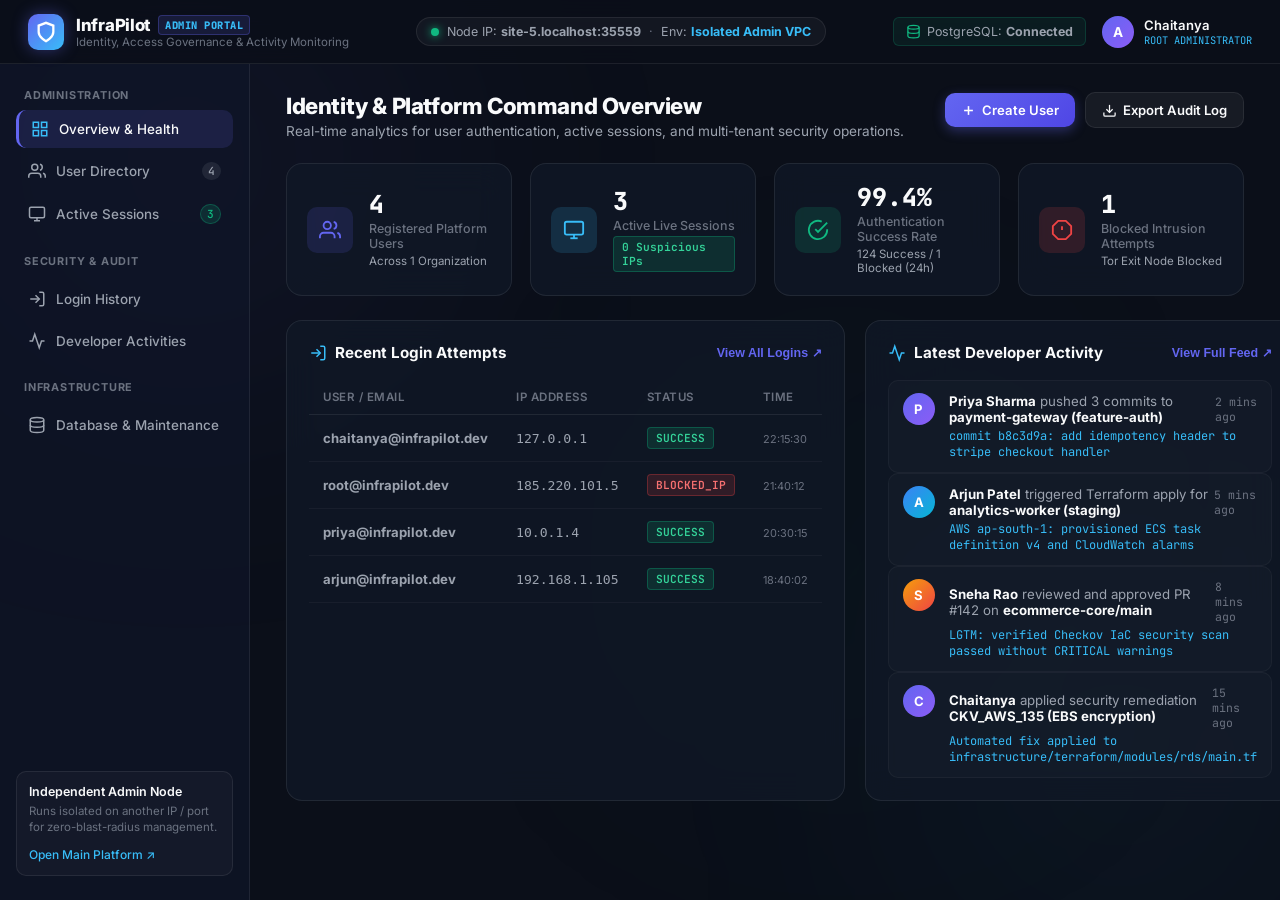
==== admin-portal/index.html @ 41e835dd "feat: add standalone Admin & Operations Portal with user directory, session revocation, login audit " ====
<!DOCTYPE html>
<html lang="en">
<head>
  <meta charset="UTF-8">
  <meta name="viewport" content="width=device-width, initial-scale=1.0">
  <title>InfraPilot Admin — User Records & Security Command Console</title>
  <link rel="stylesheet" href="css/styles.css">
  <link rel="preconnect" href="https://fonts.googleapis.com">
  <link rel="preconnect" href="https://fonts.gstatic.com" crossorigin>
  <link href="https://fonts.googleapis.com/css2?family=Inter:wght@400;500;600;700;800&family=JetBrains+Mono:wght@400;500;600&display=swap" rel="stylesheet">
</head>
<body>

  <!-- Ambient background glow elements -->
  <div class="ambient-orb admin-orb-1"></div>
  <div class="ambient-orb admin-orb-2"></div>
  <div class="ambient-orb admin-orb-3"></div>

  <!-- Main Shell -->
  <div class="admin-shell">

    <!-- Top Admin Header -->
    <header class="admin-header">
      <div class="admin-brand">
        <div class="admin-logo-badge">
          <svg width="22" height="22" viewBox="0 0 24 24" fill="none" stroke="currentColor" stroke-width="2.5"><path d="M12 22s8-4 8-10V5l-8-3-8 3v7c0 6 8 10 8 10z"/></svg>
        </div>
        <div>
          <div class="admin-brand-title">InfraPilot <span class="admin-badge-portal">ADMIN PORTAL</span></div>
          <div class="admin-brand-subtitle">Identity, Access Governance & Activity Monitoring</div>
        </div>
      </div>

      <div class="header-center">
        <div class="server-node-pill">
          <span class="pulse-dot green"></span>
          <span>Node IP: <strong id="server-host-ip">0.0.0.0:8085</strong></span>
          <span class="server-sep">·</span>
          <span>Env: <strong style="color: var(--accent-cyan);">Isolated Admin VPC</strong></span>
        </div>
      </div>

      <div class="header-right">
        <div class="db-status-pill">
          <svg width="15" height="15" viewBox="0 0 24 24" fill="none" stroke="currentColor" stroke-width="2"><ellipse cx="12" cy="5" rx="9" ry="3"/><path d="M21 12c0 1.66-4 3-9 3s-9-1.34-9-3"/><path d="M3 5v14c0 1.66 4 3 9 3s9-1.34 9-3V5"/></svg>
          <span>PostgreSQL: <strong>Connected</strong></span>
        </div>

        <div class="admin-user-pill">
          <div class="admin-avatar">A</div>
          <div class="admin-user-info">
            <span class="admin-name">Chaitanya</span>
            <span class="admin-role">ROOT ADMINISTRATOR</span>
          </div>
        </div>
      </div>
    </header>

    <!-- Admin Layout: Sidebar + Main Area -->
    <div class="admin-body">
      
      <!-- Admin Sidebar -->
      <aside class="admin-sidebar">
        <div class="nav-section-title">ADMINISTRATION</div>
        <nav class="admin-nav">
          <button class="nav-tab active" data-view="overview" onclick="switchAdminTab('overview')">
            <svg width="18" height="18" viewBox="0 0 24 24" fill="none" stroke="currentColor" stroke-width="2"><rect x="3" y="3" width="7" height="7"/><rect x="14" y="3" width="7" height="7"/><rect x="14" y="14" width="7" height="7"/><rect x="3" y="14" width="7" height="7"/></svg>
            <span>Overview & Health</span>
          </button>
          <button class="nav-tab" data-view="users" onclick="switchAdminTab('users')">
            <svg width="18" height="18" viewBox="0 0 24 24" fill="none" stroke="currentColor" stroke-width="2"><path d="M17 21v-2a4 4 0 0 0-4-4H5a4 4 0 0 0-4 4v2"/><circle cx="9" cy="7" r="4"/><path d="M23 21v-2a4 4 0 0 0-3-3.87"/><path d="M16 3.13a4 4 0 0 1 0 7.75"/></svg>
            <span>User Directory</span>
            <span class="nav-counter" id="badge-total-users">4</span>
          </button>
          <button class="nav-tab" data-view="sessions" onclick="switchAdminTab('sessions')">
            <svg width="18" height="18" viewBox="0 0 24 24" fill="none" stroke="currentColor" stroke-width="2"><rect x="2" y="3" width="20" height="14" rx="2" ry="2"/><line x1="8" y1="21" x2="16" y2="21"/><line x1="12" y1="17" x2="12" y2="21"/></svg>
            <span>Active Sessions</span>
            <span class="nav-counter live" id="badge-live-sessions">3</span>
          </button>

          <div class="nav-section-title">SECURITY & AUDIT</div>
          <button class="nav-tab" data-view="logins" onclick="switchAdminTab('logins')">
            <svg width="18" height="18" viewBox="0 0 24 24" fill="none" stroke="currentColor" stroke-width="2"><path d="M15 3h4a2 2 0 0 1 2 2v14a2 2 0 0 1-2 2h-4"/><polyline points="10 17 15 12 10 7"/><line x1="15" y1="12" x2="3" y2="12"/></svg>
            <span>Login History</span>
          </button>
          <button class="nav-tab" data-view="activities" onclick="switchAdminTab('activities')">
            <svg width="18" height="18" viewBox="0 0 24 24" fill="none" stroke="currentColor" stroke-width="2"><polyline points="22 12 18 12 15 21 9 3 6 12 2 12"/></svg>
            <span>Developer Activities</span>
          </button>

          <div class="nav-section-title">INFRASTRUCTURE</div>
          <button class="nav-tab" data-view="database" onclick="switchAdminTab('database')">
            <svg width="18" height="18" viewBox="0 0 24 24" fill="none" stroke="currentColor" stroke-width="2"><ellipse cx="12" cy="5" rx="9" ry="3"/><path d="M21 12c0 1.66-4 3-9 3s-9-1.34-9-3"/><path d="M3 5v14c0 1.66 4 3 9 3s9-1.34 9-3V5"/></svg>
            <span>Database & Maintenance</span>
          </button>
        </nav>

        <div class="sidebar-footer">
          <div class="sf-card">
            <div class="sf-title">Independent Admin Node</div>
            <div class="sf-desc">Runs isolated on another IP / port for zero-blast-radius management.</div>
            <a href="http://localhost:8080/" target="_blank" class="sf-link">Open Main Platform ↗</a>
          </div>
        </div>
      </aside>

      <!-- Main Admin Content Area -->
      <main class="admin-main">

        <!-- ============================================== -->
        <!-- VIEW 1: OVERVIEW & HEALTH                      -->
        <!-- ============================================== -->
        <section id="view-overview" class="admin-view active-view">
          <div class="view-head">
            <div>
              <h2>Identity & Platform Command Overview</h2>
              <p>Real-time analytics for user authentication, active sessions, and multi-tenant security operations.</p>
            </div>
            <div class="head-actions">
              <button class="btn btn-primary" onclick="openNewUserModal()">
                <svg width="15" height="15" viewBox="0 0 24 24" fill="none" stroke="currentColor" stroke-width="2.5"><line x1="12" y1="5" x2="12" y2="19"/><line x1="5" y1="12" x2="19" y2="12"/></svg>
                Create User
              </button>
              <button class="btn btn-secondary" onclick="exportAdminData('json')">
                <svg width="15" height="15" viewBox="0 0 24 24" fill="none" stroke="currentColor" stroke-width="2"><path d="M21 15v4a2 2 0 0 1-2 2H5a2 2 0 0 1-2-2v-4"/><polyline points="7 10 12 15 17 10"/><line x1="12" y1="15" x2="12" y2="3"/></svg>
                Export Audit Log
              </button>
            </div>
          </div>

          <!-- Top Stats Row -->
          <div class="stat-grid">
            <div class="stat-card">
              <div class="stat-icon icon-indigo">
                <svg width="22" height="22" viewBox="0 0 24 24" fill="none" stroke="currentColor" stroke-width="2"><path d="M17 21v-2a4 4 0 0 0-4-4H5a4 4 0 0 0-4 4v2"/><circle cx="9" cy="7" r="4"/><path d="M23 21v-2a4 4 0 0 0-3-3.87"/><path d="M16 3.13a4 4 0 0 1 0 7.75"/></svg>
              </div>
              <div class="stat-content">
                <div class="stat-val" id="stat-total-users">4</div>
                <div class="stat-lbl">Registered Platform Users</div>
                <div class="stat-sub">Across 1 Organization</div>
              </div>
            </div>

            <div class="stat-card">
              <div class="stat-icon icon-cyan">
                <svg width="22" height="22" viewBox="0 0 24 24" fill="none" stroke="currentColor" stroke-width="2"><rect x="2" y="3" width="20" height="14" rx="2" ry="2"/><line x1="8" y1="21" x2="16" y2="21"/><line x1="12" y1="17" x2="12" y2="21"/></svg>
              </div>
              <div class="stat-content">
                <div class="stat-val" id="stat-live-sessions">3</div>
                <div class="stat-lbl">Active Live Sessions</div>
                <div class="stat-sub"><span class="badge badge-success">0 Suspicious IPs</span></div>
              </div>
            </div>

            <div class="stat-card">
              <div class="stat-icon icon-emerald">
                <svg width="22" height="22" viewBox="0 0 24 24" fill="none" stroke="currentColor" stroke-width="2"><path d="M22 11.08V12a10 10 0 1 1-5.93-9.14"/><polyline points="22 4 12 14.01 9 11.01"/></svg>
              </div>
              <div class="stat-content">
                <div class="stat-val">99.4%</div>
                <div class="stat-lbl">Authentication Success Rate</div>
                <div class="stat-sub">124 Success / 1 Blocked (24h)</div>
              </div>
            </div>

            <div class="stat-card">
              <div class="stat-icon icon-rose">
                <svg width="22" height="22" viewBox="0 0 24 24" fill="none" stroke="currentColor" stroke-width="2"><polygon points="7.86 2 16.14 2 22 7.86 22 16.14 16.14 22 7.86 22 2 16.14 2 7.86 7.86 2"/><line x1="12" y1="8" x2="12" y2="12"/><line x1="12" y1="16" x2="12.01" y2="16"/></svg>
              </div>
              <div class="stat-content">
                <div class="stat-val" id="stat-blocked-logins">1</div>
                <div class="stat-lbl">Blocked Intrusion Attempts</div>
                <div class="stat-sub">Tor Exit Node Blocked</div>
              </div>
            </div>
          </div>

          <!-- Overview Grids: Recent Logins & Live Activities -->
          <div class="two-col-grid">
            <div class="panel-card">
              <div class="panel-header">
                <div class="panel-title">
                  <svg width="18" height="18" viewBox="0 0 24 24" fill="none" stroke="currentColor" stroke-width="2"><path d="M15 3h4a2 2 0 0 1 2 2v14a2 2 0 0 1-2 2h-4"/><polyline points="10 17 15 12 10 7"/><line x1="15" y1="12" x2="3" y2="12"/></svg>
                  <span>Recent Login Attempts</span>
                </div>
                <button class="panel-link" onclick="switchAdminTab('logins')">View All Logins ↗</button>
              </div>
              <div class="mini-table-wrap">
                <table class="admin-table">
                  <thead>
                    <tr>
                      <th>User / Email</th>
                      <th>IP Address</th>
                      <th>Status</th>
                      <th>Time</th>
                    </tr>
                  </thead>
                  <tbody id="overview-logins-tbody">
                    <!-- Populated dynamically -->
                  </tbody>
                </table>
              </div>
            </div>

            <div class="panel-card">
              <div class="panel-header">
                <div class="panel-title">
                  <svg width="18" height="18" viewBox="0 0 24 24" fill="none" stroke="currentColor" stroke-width="2"><polyline points="22 12 18 12 15 21 9 3 6 12 2 12"/></svg>
                  <span>Latest Developer Activity</span>
                </div>
                <button class="panel-link" onclick="switchAdminTab('activities')">View Full Feed ↗</button>
              </div>
              <div class="mini-feed-wrap" id="overview-activities-feed">
                <!-- Populated dynamically -->
              </div>
            </div>
          </div>
        </section>

        <!-- ============================================== -->
        <!-- VIEW 2: USER DIRECTORY                         -->
        <!-- ============================================== -->
        <section id="view-users" class="admin-view">
          <div class="view-head">
            <div>
              <h2>User Directory & Access Control</h2>
              <p>Manage platform developers, DevOps engineers, and administrators with role-based policies.</p>
            </div>
            <div class="head-actions">
              <button class="btn btn-primary" onclick="openNewUserModal()">
                <svg width="15" height="15" viewBox="0 0 24 24" fill="none" stroke="currentColor" stroke-width="2.5"><line x1="12" y1="5" x2="12" y2="19"/><line x1="5" y1="12" x2="19" y2="12"/></svg>
                Add New User
              </button>
            </div>
          </div>

          <div class="panel-card">
            <div class="table-toolbar">
              <div class="search-input-wrap">
                <svg width="16" height="16" viewBox="0 0 24 24" fill="none" stroke="currentColor" stroke-width="2"><circle cx="11" cy="11" r="8"/><line x1="21" y1="21" x2="16.65" y2="16.65"/></svg>
                <input type="text" id="user-search-input" placeholder="Search by name, email, or role…" oninput="filterUserTable(this.value)" />
              </div>
              <div class="filter-pills">
                <button class="pill-btn active" onclick="setUserRoleFilter('ALL')">All Roles</button>
                <button class="pill-btn" onclick="setUserRoleFilter('ADMIN')">Admins</button>
                <button class="pill-btn" onclick="setUserRoleFilter('DEVOPS')">DevOps</button>
                <button class="pill-btn" onclick="setUserRoleFilter('DEVELOPER')">Developers</button>
              </div>
            </div>

            <div class="table-responsive">
              <table class="admin-table">
                <thead>
                  <tr>
                    <th>User</th>
                    <th>Email</th>
                    <th>Role</th>
                    <th>MFA Status</th>
                    <th>Account Status</th>
                    <th>Last Active</th>
                    <th>Actions</th>
                  </tr>
                </thead>
                <tbody id="users-table-tbody">
                  <!-- Populated by JS -->
                </tbody>
              </table>
            </div>
          </div>
        </section>

        <!-- ============================================== -->
        <!-- VIEW 3: ACTIVE SESSIONS                        -->
        <!-- ============================================== -->
        <section id="view-sessions" class="admin-view">
          <div class="view-head">
            <div>
              <h2>Active User Sessions & Tokens</h2>
              <p>Real-time session monitoring across desktop, CLI, and web tokens with 1-click revocation.</p>
            </div>
            <div class="head-actions">
              <button class="btn btn-danger" onclick="revokeAllSessions()">
                <svg width="15" height="15" viewBox="0 0 24 24" fill="none" stroke="currentColor" stroke-width="2"><path d="M18 6L6 18"/><path d="M6 6l12 12"/></svg>
                Terminate All Other Sessions
              </button>
            </div>
          </div>

          <div class="panel-card">
            <div class="table-responsive">
              <table class="admin-table">
                <thead>
                  <tr>
                    <th>User</th>
                    <th>Session ID</th>
                    <th>IP Address</th>
                    <th>Browser / Platform</th>
                    <th>Login Time</th>
                    <th>Expires In</th>
                    <th>Status</th>
                    <th>Action</th>
                  </tr>
                </thead>
                <tbody id="sessions-table-tbody">
                  <!-- Populated by JS -->
                </tbody>
              </table>
            </div>
          </div>
        </section>

        <!-- ============================================== -->
        <!-- VIEW 4: LOGIN AUDIT HISTORY                    -->
        <!-- ============================================== -->
        <section id="view-logins" class="admin-view">
          <div class="view-head">
            <div>
              <h2>Authentication Audit History</h2>
              <p>Complete historical timeline of logins, MFA challenges, failed attempts, and blocked IPs.</p>
            </div>
            <div class="head-actions">
              <button class="btn btn-secondary" onclick="exportAdminData('csv')">
                <svg width="15" height="15" viewBox="0 0 24 24" fill="none" stroke="currentColor" stroke-width="2"><path d="M14 2H6a2 2 0 0 0-2 2v16a2 2 0 0 0 2 2h12a2 2 0 0 0 2-2V8z"/><polyline points="14 2 14 8 20 8"/></svg>
                Export CSV
              </button>
            </div>
          </div>

          <div class="panel-card">
            <div class="table-toolbar">
              <div class="search-input-wrap">
                <svg width="16" height="16" viewBox="0 0 24 24" fill="none" stroke="currentColor" stroke-width="2"><circle cx="11" cy="11" r="8"/><line x1="21" y1="21" x2="16.65" y2="16.65"/></svg>
                <input type="text" id="login-search-input" placeholder="Filter by email, IP address, or reason…" oninput="filterLoginTable(this.value)" />
              </div>
              <div class="filter-pills">
                <button class="pill-btn active" onclick="setLoginStatusFilter('ALL')">All Logs</button>
                <button class="pill-btn" onclick="setLoginStatusFilter('SUCCESS')">Successful</button>
                <button class="pill-btn" onclick="setLoginStatusFilter('FAILED')">Blocked / Failed</button>
              </div>
            </div>

            <div class="table-responsive">
              <table class="admin-table">
                <thead>
                  <tr>
                    <th>Timestamp</th>
                    <th>User / Attempted Account</th>
                    <th>IP Address & Location</th>
                    <th>Client Agent</th>
                    <th>Status</th>
                    <th>Security Details</th>
                  </tr>
                </thead>
                <tbody id="logins-table-tbody">
                  <!-- Populated by JS -->
                </tbody>
              </table>
            </div>
          </div>
        </section>

        <!-- ============================================== -->
        <!-- VIEW 5: DEVELOPER ACTIVITIES                   -->
        <!-- ============================================== -->
        <section id="view-activities" class="admin-view">
          <div class="view-head">
            <div>
              <h2>Developer Activity Stream & Audit</h2>
              <p>Chronological trace of developer actions across git commits, pull requests, and cloud deployments.</p>
            </div>
          </div>

          <div class="panel-card">
            <div class="activities-timeline" id="full-activities-timeline">
              <!-- Populated by JS -->
            </div>
          </div>
        </section>

        <!-- ============================================== -->
        <!-- VIEW 6: DATABASE & MAINTENANCE                 -->
        <!-- ============================================== -->
        <section id="view-database" class="admin-view">
          <div class="view-head">
            <div>
              <h2>Database Architecture & Maintenance Panel</h2>
              <p>Operational health metrics, table row counts, and maintenance utilities for PostgreSQL and Redis.</p>
            </div>
            <div class="head-actions">
              <button class="btn btn-secondary" onclick="runMaintenanceAction('vacuum')">
                <svg width="15" height="15" viewBox="0 0 24 24" fill="none" stroke="currentColor" stroke-width="2"><polyline points="23 4 23 10 17 10"/><path d="M20.49 15a9 9 0 1 1-2.12-9.36L23 10"/></svg>
                Run VACUUM ANALYZE
              </button>
              <button class="btn btn-secondary" onclick="runMaintenanceAction('prune')">
                <svg width="15" height="15" viewBox="0 0 24 24" fill="none" stroke="currentColor" stroke-width="2"><polyline points="3 6 5 6 21 6"/><path d="M19 6v14a2 2 0 0 1-2 2H7a2 2 0 0 1-2-2V6m3 0V4a2 2 0 0 1 2-2h4a2 2 0 0 1 2 2v2"/></svg>
                Prune Expired Sessions
              </button>
            </div>
          </div>

          <!-- Database Stats Cards -->
          <div class="stat-grid">
            <div class="stat-card">
              <div class="stat-icon icon-indigo">
                <svg width="22" height="22" viewBox="0 0 24 24" fill="none" stroke="currentColor" stroke-width="2"><ellipse cx="12" cy="5" rx="9" ry="3"/><path d="M21 12c0 1.66-4 3-9 3s-9-1.34-9-3"/><path d="M3 5v14c0 1.66 4 3 9 3s9-1.34 9-3V5"/></svg>
              </div>
              <div class="stat-content">
                <div class="stat-val">PostgreSQL 15</div>
                <div class="stat-lbl">Primary Storage Engine</div>
                <div class="stat-sub">Port 5432 · db: infrapilot</div>
              </div>
            </div>

            <div class="stat-card">
              <div class="stat-icon icon-rose">
                <svg width="22" height="22" viewBox="0 0 24 24" fill="none" stroke="currentColor" stroke-width="2"><polygon points="12 2 2 7 12 12 22 7 12 2"/><polyline points="2 17 12 22 22 17"/><polyline points="2 12 12 17 22 12"/></svg>
              </div>
              <div class="stat-content">
                <div class="stat-val">Redis 7-Alpine</div>
                <div class="stat-lbl">Cache & Live Pub/Sub</div>
                <div class="stat-sub">Port 6379 · Active Cache</div>
              </div>
            </div>

            <div class="stat-card">
              <div class="stat-icon icon-emerald">
                <svg width="22" height="22" viewBox="0 0 24 24" fill="none" stroke="currentColor" stroke-width="2"><path d="M22 12h-4l-3 9L9 3l-3 9H2"/></svg>
              </div>
              <div class="stat-content">
                <div class="stat-val">12 ms</div>
                <div class="stat-lbl">Average Query Latency</div>
                <div class="stat-sub">Pool: 8 Active / 20 Max</div>
              </div>
            </div>

            <div class="stat-card">
              <div class="stat-icon icon-cyan">
                <svg width="22" height="22" viewBox="0 0 24 24" fill="none" stroke="currentColor" stroke-width="2"><path d="M12 22s8-4 8-10V5l-8-3-8 3v7c0 6 8 10 8 10z"/></svg>
              </div>
              <div class="stat-content">
                <div class="stat-val">Flyway V2</div>
                <div class="stat-lbl">Schema Migration Status</div>
                <div class="stat-sub">Row-Level Security Enabled</div>
              </div>
            </div>
          </div>

          <!-- Table Size Breakdown & Maintenance Log -->
          <div class="two-col-grid">
            <div class="panel-card">
              <div class="panel-header">
                <div class="panel-title">
                  <svg width="18" height="18" viewBox="0 0 24 24" fill="none" stroke="currentColor" stroke-width="2"><path d="M3 3h18v18H3zM3 9h18M3 15h18M9 3v18M15 3v18"/></svg>
                  <span>Database Tables & Record Metrics</span>
                </div>
              </div>
              <table class="admin-table">
                <thead>
                  <tr>
                    <th>Table Name</th>
                    <th>Row Count</th>
                    <th>Indexes</th>
                    <th>RLS Status</th>
                  </tr>
                </thead>
                <tbody>
                  <tr>
                    <td><code>users</code></td>
                    <td><strong>4</strong></td>
                    <td><code>idx_users_org_id</code></td>
                    <td><span class="badge badge-success">ACTIVE</span></td>
                  </tr>
                  <tr>
                    <td><code>user_sessions</code></td>
                    <td><strong>3</strong></td>
                    <td><code>idx_user_sessions_token</code></td>
                    <td><span class="badge badge-success">ACTIVE</span></td>
                  </tr>
                  <tr>
                    <td><code>login_history</code></td>
                    <td><strong>28</strong></td>
                    <td><code>idx_login_history_user</code></td>
                    <td><span class="badge badge-neutral">AUDIT ONLY</span></td>
                  </tr>
                  <tr>
                    <td><code>developer_activities</code></td>
                    <td><strong>142</strong></td>
                    <td><code>idx_dev_activities_org</code></td>
                    <td><span class="badge badge-success">ACTIVE</span></td>
                  </tr>
                  <tr>
                    <td><code>repository_security_scans</code></td>
                    <td><strong>12</strong></td>
                    <td><code>idx_security_scans_repo</code></td>
                    <td><span class="badge badge-success">ACTIVE</span></td>
                  </tr>
                </tbody>
              </table>
            </div>

            <div class="panel-card">
              <div class="panel-header">
                <div class="panel-title">
                  <svg width="18" height="18" viewBox="0 0 24 24" fill="none" stroke="currentColor" stroke-width="2"><path d="M14 2H6a2 2 0 0 0-2 2v16a2 2 0 0 0 2 2h12a2 2 0 0 0 2-2V8z"/><polyline points="14 2 14 8 20 8"/></svg>
                  <span>Maintenance Event Log</span>
                </div>
              </div>
              <div class="maint-log" id="maint-log-container">
                <div class="maint-entry"><span class="maint-time">22:45:00</span> <span class="maint-text">System initialized schema Flyway V2__auth_activity_schema.sql.</span></div>
                <div class="maint-entry"><span class="maint-time">22:46:12</span> <span class="maint-text">PostgreSQL autovacuum worker completed pass on <code>users</code> table.</span></div>
                <div class="maint-entry"><span class="maint-time">22:47:30</span> <span class="maint-text">Redis key expiry cleared 1 expired session cache key.</span></div>
              </div>
            </div>
          </div>
        </section>

      </main>
    </div>
  </div>

  <!-- Modal: Create New User -->
  <div class="modal-overlay" id="new-user-modal">
    <div class="modal-box">
      <div class="modal-header">
        <h3 style="font-size: 1.15rem; color: var(--text-main);">Create New Platform User</h3>
        <button class="modal-close-btn" onclick="closeNewUserModal()">✕</button>
      </div>
      <form id="create-user-form" onsubmit="handleCreateUser(event)">
        <div class="form-group">
          <label>Full Name</label>
          <input type="text" id="nu-name" class="form-control" placeholder="e.g. Rahul Verma" required />
        </div>
        <div class="form-group">
          <label>Email Address</label>
          <input type="email" id="nu-email" class="form-control" placeholder="e.g. rahul@infrapilot.dev" required />
        </div>
        <div class="form-group">
          <label>Platform Role</label>
          <select id="nu-role" class="form-control">
            <option value="DEVELOPER">Developer (Deploy to Dev/Staging)</option>
            <option value="DEVOPS">DevOps Engineer (Approve Prod Deploys)</option>
            <option value="ADMIN">Administrator (Full Access & User Governance)</option>
            <option value="VIEWER">Viewer (Read-only)</option>
          </select>
        </div>
        <div class="form-group">
          <label>Initial Temporary Password</label>
          <input type="password" id="nu-password" class="form-control" value="WelcomeInfra2026!" required />
        </div>
        <div class="modal-actions">
          <button type="button" class="btn btn-secondary" onclick="closeNewUserModal()">Cancel</button>
          <button type="submit" class="btn btn-primary">Create User Account</button>
        </div>
      </form>
    </div>
  </div>

  <!-- Toast Notification Container -->
  <div class="toast-container" id="toast-container"></div>

  <script src="js/app.js"></script>
</body>
</html>
---- admin-portal/css/styles.css ----
/* ==============================================================================
   InfraPilot Admin & Operations Console — Theme & Design System
   ============================================================================== */

:root {
  --bg-base: #0B0F19;
  --bg-surface: #111827;
  --bg-card: rgba(17, 24, 39, 0.75);
  --bg-elevated: #1F2937;
  
  --border-color: rgba(255, 255, 255, 0.08);
  --border-focus: rgba(99, 102, 241, 0.5);

  --accent-indigo: #6366F1;
  --accent-cyan: #38BDF8;
  --accent-emerald: #10B981;
  --accent-amber: #F59E0B;
  --accent-rose: #EF4444;

  --text-main: #F9FAFB;
  --text-muted: #9CA3AF;
  --text-dim: #6B7280;

  --font-family: 'Inter', -apple-system, BlinkMacSystemFont, "Segoe UI", Roboto, sans-serif;
  --font-mono: 'JetBrains Mono', monospace;

  --radius-sm: 6px;
  --radius-md: 10px;
  --radius-lg: 16px;
  --radius-xl: 24px;
}

* {
  margin: 0;
  padding: 0;
  box-sizing: border-box;
}

body {
  font-family: var(--font-family);
  background-color: var(--bg-base);
  color: var(--text-main);
  min-height: 100vh;
  overflow-x: hidden;
  position: relative;
  -webkit-font-smoothing: antialiased;
}

/* Ambient floating glow orbs */
.ambient-orb {
  position: fixed;
  border-radius: 50%;
  filter: blur(140px);
  pointer-events: none;
  z-index: 0;
}

.admin-orb-1 {
  width: 500px; height: 500px;
  background: radial-gradient(circle, rgba(99, 102, 241, 0.18) 0%, transparent 70%);
  top: -10%; left: -5%;
}

.admin-orb-2 {
  width: 450px; height: 450px;
  background: radial-gradient(circle, rgba(56, 189, 248, 0.14) 0%, transparent 70%);
  bottom: -10%; right: -5%;
}

.admin-orb-3 {
  width: 400px; height: 400px;
  background: radial-gradient(circle, rgba(16, 185, 129, 0.1) 0%, transparent 70%);
  top: 40%; left: 50%;
}

/* Shell Layout */
.admin-shell {
  position: relative;
  z-index: 1;
  display: flex;
  flex-direction: column;
  min-height: 100vh;
}

/* Top Header */
.admin-header {
  height: 64px;
  background: rgba(11, 15, 25, 0.85);
  backdrop-filter: blur(20px);
  -webkit-backdrop-filter: blur(20px);
  border-bottom: 1px solid var(--border-color);
  display: flex;
  align-items: center;
  justify-content: space-between;
  padding: 0 28px;
  position: sticky;
  top: 0;
  z-index: 50;
}

.admin-brand {
  display: flex;
  align-items: center;
  gap: 12px;
}

.admin-logo-badge {
  width: 36px;
  height: 36px;
  border-radius: var(--radius-md);
  background: linear-gradient(135deg, #6366F1, #38BDF8);
  display: flex;
  align-items: center;
  justify-content: center;
  color: #FFF;
  box-shadow: 0 0 16px rgba(99, 102, 241, 0.4);
}

.admin-brand-title {
  font-size: 1.05rem;
  font-weight: 800;
  letter-spacing: -0.3px;
  color: var(--text-main);
  display: flex;
  align-items: center;
  gap: 8px;
}

.admin-badge-portal {
  font-size: 0.65rem;
  font-family: var(--font-mono);
  background: rgba(99, 102, 241, 0.15);
  color: var(--accent-cyan);
  border: 1px solid rgba(99, 102, 241, 0.3);
  padding: 2px 6px;
  border-radius: 4px;
  letter-spacing: 0.5px;
}

.admin-brand-subtitle {
  font-size: 0.72rem;
  color: var(--text-dim);
}

.server-node-pill {
  display: flex;
  align-items: center;
  gap: 8px;
  background: rgba(255, 255, 255, 0.04);
  border: 1px solid var(--border-color);
  padding: 6px 14px;
  border-radius: 20px;
  font-size: 0.78rem;
  color: var(--text-muted);
}

.server-sep { color: var(--text-dim); }

.pulse-dot {
  width: 8px;
  height: 8px;
  border-radius: 50%;
  display: inline-block;
}
.pulse-dot.green {
  background: var(--accent-emerald);
  box-shadow: 0 0 8px var(--accent-emerald);
  animation: pulseGreen 2s infinite;
}

@keyframes pulseGreen {
  0% { transform: scale(0.95); opacity: 0.8; }
  50% { transform: scale(1.15); opacity: 1; }
  100% { transform: scale(0.95); opacity: 0.8; }
}

.header-right {
  display: flex;
  align-items: center;
  gap: 16px;
}

.db-status-pill {
  display: flex;
  align-items: center;
  gap: 6px;
  font-size: 0.78rem;
  color: var(--text-muted);
  background: rgba(16, 185, 129, 0.08);
  border: 1px solid rgba(16, 185, 129, 0.2);
  padding: 6px 12px;
  border-radius: var(--radius-sm);
}
.db-status-pill svg { color: var(--accent-emerald); }

.admin-user-pill {
  display: flex;
  align-items: center;
  gap: 10px;
}

.admin-avatar {
  width: 32px;
  height: 32px;
  border-radius: 50%;
  background: linear-gradient(135deg, #6366F1, #8B5CF6);
  display: flex;
  align-items: center;
  justify-content: center;
  font-weight: 700;
  font-size: 0.85rem;
  color: #FFF;
}

.admin-user-info {
  display: flex;
  flex-direction: column;
}

.admin-name {
  font-size: 0.82rem;
  font-weight: 600;
  color: var(--text-main);
}

.admin-role {
  font-size: 0.65rem;
  font-family: var(--font-mono);
  color: var(--accent-cyan);
}

/* Admin Body & Sidebar */
.admin-body {
  display: flex;
  flex: 1;
}

.admin-sidebar {
  width: 250px;
  background: rgba(15, 23, 42, 0.6);
  border-right: 1px solid var(--border-color);
  padding: 24px 16px;
  display: flex;
  flex-direction: column;
  flex-shrink: 0;
}

.nav-section-title {
  font-size: 0.68rem;
  font-weight: 700;
  letter-spacing: 0.8px;
  color: var(--text-dim);
  margin: 16px 8px 8px;
}
.nav-section-title:first-child { margin-top: 0; }

.admin-nav {
  display: flex;
  flex-direction: column;
  gap: 4px;
}

.nav-tab {
  display: flex;
  align-items: center;
  gap: 10px;
  width: 100%;
  padding: 10px 12px;
  border-radius: var(--radius-md);
  border: none;
  background: transparent;
  color: var(--text-muted);
  font-family: var(--font-family);
  font-size: 0.84rem;
  font-weight: 500;
  cursor: pointer;
  transition: all 0.2s;
  text-align: left;
}

.nav-tab:hover {
  background: rgba(255, 255, 255, 0.04);
  color: var(--text-main);
}

.nav-tab.active {
  background: rgba(99, 102, 241, 0.15);
  color: var(--text-main);
  border-left: 3px solid var(--accent-indigo);
}
.nav-tab.active svg { color: var(--accent-cyan); }

.nav-counter {
  margin-left: auto;
  font-size: 0.7rem;
  font-family: var(--font-mono);
  background: rgba(255, 255, 255, 0.08);
  padding: 2px 6px;
  border-radius: 10px;
  color: var(--text-muted);
}
.nav-counter.live {
  background: rgba(16, 185, 129, 0.15);
  color: var(--accent-emerald);
  border: 1px solid rgba(16, 185, 129, 0.3);
}

.sidebar-footer {
  margin-top: auto;
  padding-top: 20px;
}

.sf-card {
  background: rgba(255, 255, 255, 0.03);
  border: 1px solid var(--border-color);
  border-radius: var(--radius-md);
  padding: 12px;
}

.sf-title {
  font-size: 0.78rem;
  font-weight: 600;
  color: var(--text-main);
  margin-bottom: 4px;
}

.sf-desc {
  font-size: 0.72rem;
  color: var(--text-dim);
  line-height: 1.4;
  margin-bottom: 8px;
}

.sf-link {
  font-size: 0.75rem;
  color: var(--accent-cyan);
  text-decoration: none;
  font-weight: 500;
}
.sf-link:hover { text-decoration: underline; }

/* Main Content Area */
.admin-main {
  flex: 1;
  padding: 28px 36px 40px;
  overflow-y: auto;
}

.admin-view {
  display: none;
  animation: viewFadeIn 0.3s ease-out;
}
.admin-view.active-view {
  display: block;
}

@keyframes viewFadeIn {
  from { opacity: 0; transform: translateY(8px); }
  to { opacity: 1; transform: translateY(0); }
}

.view-head {
  display: flex;
  align-items: flex-start;
  justify-content: space-between;
  margin-bottom: 24px;
  flex-wrap: wrap;
  gap: 16px;
}

.view-head h2 {
  font-size: 1.4rem;
  font-weight: 800;
  letter-spacing: -0.4px;
  color: var(--text-main);
  margin-bottom: 4px;
}

.view-head p {
  font-size: 0.85rem;
  color: var(--text-muted);
}

.head-actions {
  display: flex;
  align-items: center;
  gap: 10px;
}

/* Buttons */
.btn {
  padding: 9px 16px;
  border-radius: var(--radius-md);
  font-family: var(--font-family);
  font-size: 0.82rem;
  font-weight: 600;
  cursor: pointer;
  transition: all 0.2s;
  display: inline-flex;
  align-items: center;
  gap: 6px;
  border: none;
  text-decoration: none;
}

.btn-primary {
  background: linear-gradient(135deg, #6366F1, #4F46E5);
  color: #FFF;
  box-shadow: 0 4px 12px rgba(99, 102, 241, 0.35);
}
.btn-primary:hover {
  box-shadow: 0 6px 18px rgba(99, 102, 241, 0.5);
  transform: translateY(-1px);
}

.btn-secondary {
  background: rgba(255, 255, 255, 0.05);
  color: var(--text-main);
  border: 1px solid var(--border-color);
}
.btn-secondary:hover {
  background: rgba(255, 255, 255, 0.09);
}

.btn-danger {
  background: rgba(239, 68, 68, 0.15);
  color: #FCA5A5;
  border: 1px solid rgba(239, 68, 68, 0.3);
}
.btn-danger:hover {
  background: rgba(239, 68, 68, 0.25);
  color: #FFF;
}

/* Stat Grid */
.stat-grid {
  display: grid;
  grid-template-columns: repeat(auto-fit, minmax(220px, 1fr));
  gap: 18px;
  margin-bottom: 24px;
}

.stat-card {
  background: var(--bg-card);
  border: 1px solid var(--border-color);
  border-radius: var(--radius-lg);
  padding: 20px;
  display: flex;
  align-items: center;
  gap: 16px;
  backdrop-filter: blur(16px);
  -webkit-backdrop-filter: blur(16px);
  transition: transform 0.2s, border-color 0.2s;
}

.stat-card:hover {
  transform: translateY(-2px);
  border-color: rgba(255, 255, 255, 0.15);
}

.stat-icon {
  width: 46px;
  height: 46px;
  border-radius: var(--radius-md);
  display: flex;
  align-items: center;
  justify-content: center;
  flex-shrink: 0;
}
.icon-indigo { background: rgba(99, 102, 241, 0.15); color: var(--accent-indigo); }
.icon-cyan { background: rgba(56, 189, 248, 0.15); color: var(--accent-cyan); }
.icon-emerald { background: rgba(16, 185, 129, 0.15); color: var(--accent-emerald); }
.icon-rose { background: rgba(239, 68, 68, 0.15); color: var(--accent-rose); }

.stat-val {
  font-size: 1.55rem;
  font-weight: 800;
  font-family: var(--font-mono);
  color: var(--text-main);
  line-height: 1.1;
}

.stat-lbl {
  font-size: 0.78rem;
  color: var(--text-dim);
  margin: 3px 0;
  font-weight: 500;
}

.stat-sub {
  font-size: 0.72rem;
  color: var(--text-muted);
}

/* Two-column layout */
.two-col-grid {
  display: grid;
  grid-template-columns: 1fr 1fr;
  gap: 20px;
  margin-bottom: 24px;
}

@media (max-width: 1024px) {
  .two-col-grid {
    grid-template-columns: 1fr;
  }
}

/* Panel Card */
.panel-card {
  background: var(--bg-card);
  border: 1px solid var(--border-color);
  border-radius: var(--radius-lg);
  padding: 22px;
  backdrop-filter: blur(16px);
  -webkit-backdrop-filter: blur(16px);
}

.panel-header {
  display: flex;
  align-items: center;
  justify-content: space-between;
  margin-bottom: 18px;
}

.panel-title {
  display: flex;
  align-items: center;
  gap: 8px;
  font-size: 0.95rem;
  font-weight: 700;
  color: var(--text-main);
}
.panel-title svg { color: var(--accent-cyan); }

.panel-link {
  background: none;
  border: none;
  color: var(--accent-indigo);
  font-size: 0.78rem;
  font-weight: 600;
  cursor: pointer;
  transition: color 0.2s;
}
.panel-link:hover { color: var(--accent-cyan); }

/* Tables */
.table-toolbar {
  display: flex;
  align-items: center;
  justify-content: space-between;
  margin-bottom: 16px;
  gap: 14px;
  flex-wrap: wrap;
}

.search-input-wrap {
  display: flex;
  align-items: center;
  gap: 8px;
  background: rgba(255, 255, 255, 0.04);
  border: 1px solid var(--border-color);
  padding: 8px 12px;
  border-radius: var(--radius-md);
  width: 300px;
}
.search-input-wrap svg { color: var(--text-dim); }
.search-input-wrap input {
  background: transparent;
  border: none;
  outline: none;
  color: var(--text-main);
  font-family: var(--font-family);
  font-size: 0.82rem;
  width: 100%;
}

.filter-pills {
  display: flex;
  gap: 6px;
}

.pill-btn {
  background: rgba(255, 255, 255, 0.04);
  border: 1px solid var(--border-color);
  padding: 6px 12px;
  border-radius: var(--radius-sm);
  font-size: 0.76rem;
  color: var(--text-muted);
  cursor: pointer;
  font-family: var(--font-family);
  transition: all 0.2s;
}
.pill-btn:hover { background: rgba(255, 255, 255, 0.08); color: var(--text-main); }
.pill-btn.active {
  background: rgba(99, 102, 241, 0.2);
  color: var(--accent-cyan);
  border-color: rgba(99, 102, 241, 0.4);
}

.table-responsive {
  width: 100%;
  overflow-x: auto;
}

.admin-table {
  width: 100%;
  border-collapse: collapse;
  font-size: 0.82rem;
  text-align: left;
}

.admin-table th {
  padding: 10px 14px;
  color: var(--text-dim);
  font-weight: 600;
  font-size: 0.72rem;
  text-transform: uppercase;
  letter-spacing: 0.5px;
  border-bottom: 1px solid var(--border-color);
}

.admin-table td {
  padding: 12px 14px;
  border-bottom: 1px solid rgba(255, 255, 255, 0.04);
  color: var(--text-muted);
  vertical-align: middle;
}

.admin-table tr:hover td {
  background: rgba(255, 255, 255, 0.02);
}

/* Badges */
.badge {
  display: inline-flex;
  align-items: center;
  gap: 4px;
  padding: 3px 8px;
  border-radius: 4px;
  font-size: 0.7rem;
  font-family: var(--font-mono);
  font-weight: 600;
}

.badge-success { background: rgba(16, 185, 129, 0.15); color: #34D399; border: 1px solid rgba(16, 185, 129, 0.3); }
.badge-warning { background: rgba(245, 158, 11, 0.15); color: #FBBF24; border: 1px solid rgba(245, 158, 11, 0.3); }
.badge-danger { background: rgba(239, 68, 68, 0.15); color: #F87171; border: 1px solid rgba(239, 68, 68, 0.3); }
.badge-info { background: rgba(56, 189, 248, 0.15); color: #38BDF8; border: 1px solid rgba(56, 189, 248, 0.3); }
.badge-neutral { background: rgba(255, 255, 255, 0.06); color: var(--text-muted); border: 1px solid rgba(255, 255, 255, 0.1); }

/* Timeline for Developer Activities */
.activities-timeline {
  display: flex;
  flex-direction: column;
  gap: 12px;
}

.timeline-item {
  display: flex;
  align-items: flex-start;
  gap: 14px;
  padding: 12px 14px;
  background: rgba(255, 255, 255, 0.02);
  border: 1px solid rgba(255, 255, 255, 0.04);
  border-radius: var(--radius-md);
  transition: all 0.2s;
}
.timeline-item:hover {
  background: rgba(255, 255, 255, 0.04);
  border-color: rgba(255, 255, 255, 0.08);
}

.tl-avatar {
  width: 32px;
  height: 32px;
  border-radius: 50%;
  display: flex;
  align-items: center;
  justify-content: center;
  font-weight: 700;
  font-size: 0.82rem;
  color: #FFF;
  flex-shrink: 0;
}

.tl-content {
  flex: 1;
}

.tl-head {
  display: flex;
  align-items: center;
  justify-content: space-between;
  margin-bottom: 3px;
}

.tl-text {
  font-size: 0.83rem;
  color: var(--text-muted);
}
.tl-text strong { color: var(--text-main); }

.tl-time {
  font-size: 0.72rem;
  font-family: var(--font-mono);
  color: var(--text-dim);
}

.tl-details {
  font-size: 0.75rem;
  font-family: var(--font-mono);
  color: var(--accent-cyan);
}

/* Maintenance Event Log */
.maint-log {
  background: #090D16;
  border: 1px solid rgba(255, 255, 255, 0.06);
  border-radius: var(--radius-md);
  padding: 14px;
  font-family: var(--font-mono);
  font-size: 0.78rem;
  display: flex;
  flex-direction: column;
  gap: 8px;
  max-height: 250px;
  overflow-y: auto;
}

.maint-entry {
  display: flex;
  gap: 10px;
  line-height: 1.4;
}

.maint-time { color: var(--accent-cyan); }
.maint-text { color: var(--text-muted); }

/* Modals */
.modal-overlay {
  position: fixed;
  inset: 0;
  background: rgba(0, 0, 0, 0.7);
  backdrop-filter: blur(8px);
  display: none;
  align-items: center;
  justify-content: center;
  z-index: 1000;
}
.modal-overlay.open {
  display: flex;
}

.modal-box {
  background: #111827;
  border: 1px solid var(--border-color);
  border-radius: var(--radius-xl);
  width: 100%;
  max-width: 460px;
  padding: 28px;
  box-shadow: 0 25px 50px -12px rgba(0, 0, 0, 0.8);
  animation: modalIn 0.25s ease-out;
}

@keyframes modalIn {
  from { opacity: 0; transform: scale(0.95); }
  to { opacity: 1; transform: scale(1); }
}

.modal-header {
  display: flex;
  align-items: center;
  justify-content: space-between;
  margin-bottom: 20px;
}

.modal-close-btn {
  background: none;
  border: none;
  color: var(--text-dim);
  font-size: 1.1rem;
  cursor: pointer;
}
.modal-close-btn:hover { color: var(--text-main); }

.form-group {
  margin-bottom: 16px;
}

.form-group label {
  display: block;
  font-size: 0.78rem;
  font-weight: 500;
  color: var(--text-muted);
  margin-bottom: 6px;
}

.form-control {
  width: 100%;
  padding: 9px 12px;
  background: rgba(255, 255, 255, 0.04);
  border: 1px solid var(--border-color);
  border-radius: var(--radius-md);
  color: var(--text-main);
  font-family: var(--font-family);
  font-size: 0.82rem;
  outline: none;
}
.form-control:focus {
  border-color: var(--border-focus);
}

.modal-actions {
  display: flex;
  justify-content: flex-end;
  gap: 10px;
  margin-top: 24px;
}

/* Toast Notifications */
.toast-container {
  position: fixed;
  bottom: 24px;
  right: 24px;
  display: flex;
  flex-direction: column;
  gap: 8px;
  z-index: 2000;
}

.toast {
  background: #1E293B;
  border: 1px solid rgba(255, 255, 255, 0.1);
  border-radius: var(--radius-md);
  padding: 12px 18px;
  font-size: 0.82rem;
  color: var(--text-main);
  box-shadow: 0 10px 25px rgba(0, 0, 0, 0.5);
  display: flex;
  align-items: center;
  gap: 10px;
  animation: toastIn 0.3s ease-out;
}
.toast.toast-success { border-left: 4px solid var(--accent-emerald); }
.toast.toast-danger { border-left: 4px solid var(--accent-rose); }

@keyframes toastIn {
  from { opacity: 0; transform: translateY(10px); }
  to { opacity: 1; transform: translateY(0); }
}
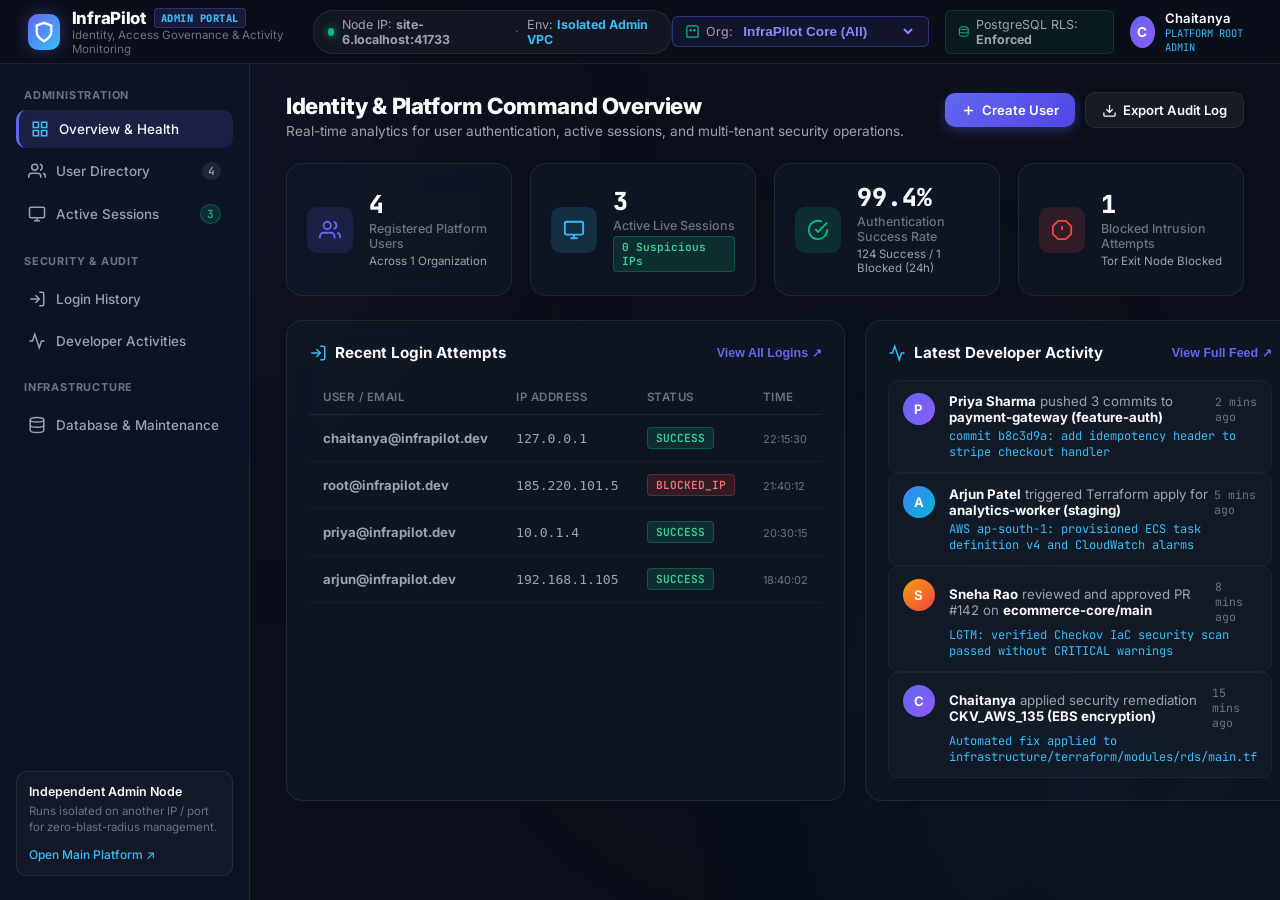
==== commit 05d2ff29: "feat: multi-tenant organization architecture with isolated root super admins and PostgreSQL RLS" ====
--- a/admin-portal/index.html
+++ b/admin-portal/index.html
@@ -41,9 +41,20 @@
       </div>
 
       <div class="header-right">
+        <!-- Tenant / Company Switcher -->
+        <div class="db-status-pill" style="border-color: rgba(99, 102, 241, 0.4); background: rgba(99, 102, 241, 0.1);">
+          <svg width="15" height="15" viewBox="0 0 24 24" fill="none" stroke="currentColor" stroke-width="2"><path d="M3 21h18"/><path d="M3 7v14"/><path d="M21 7v14"/><path d="M6 3h12a3 3 0 0 1 3 3v1"/><path d="M6 3a3 3 0 0 0-3 3v1"/><circle cx="9" cy="10" r="1"/><circle cx="15" cy="10" r="1"/></svg>
+          <span>Org:</span>
+          <select id="admin-tenant-select" onchange="switchAdminTenant(this.value)" style="background: transparent; border: none; color: #818CF8; font-weight: 700; outline: none; cursor: pointer; font-size: 0.85rem;">
+            <option value="infrapilot" style="background: #111827; color: #fff;" selected>InfraPilot Core (All)</option>
+            <option value="acme" style="background: #111827; color: #fff;">Acme Cloud Dynamics</option>
+            <option value="fintech" style="background: #111827; color: #fff;">FinTech Global Systems</option>
+          </select>
+        </div>
+
         <div class="db-status-pill">
           <svg width="15" height="15" viewBox="0 0 24 24" fill="none" stroke="currentColor" stroke-width="2"><ellipse cx="12" cy="5" rx="9" ry="3"/><path d="M21 12c0 1.66-4 3-9 3s-9-1.34-9-3"/><path d="M3 5v14c0 1.66 4 3 9 3s9-1.34 9-3V5"/></svg>
-          <span>PostgreSQL: <strong>Connected</strong></span>
+          <span>PostgreSQL RLS: <strong>Enforced</strong></span>
         </div>
 
         <div class="admin-user-pill">
